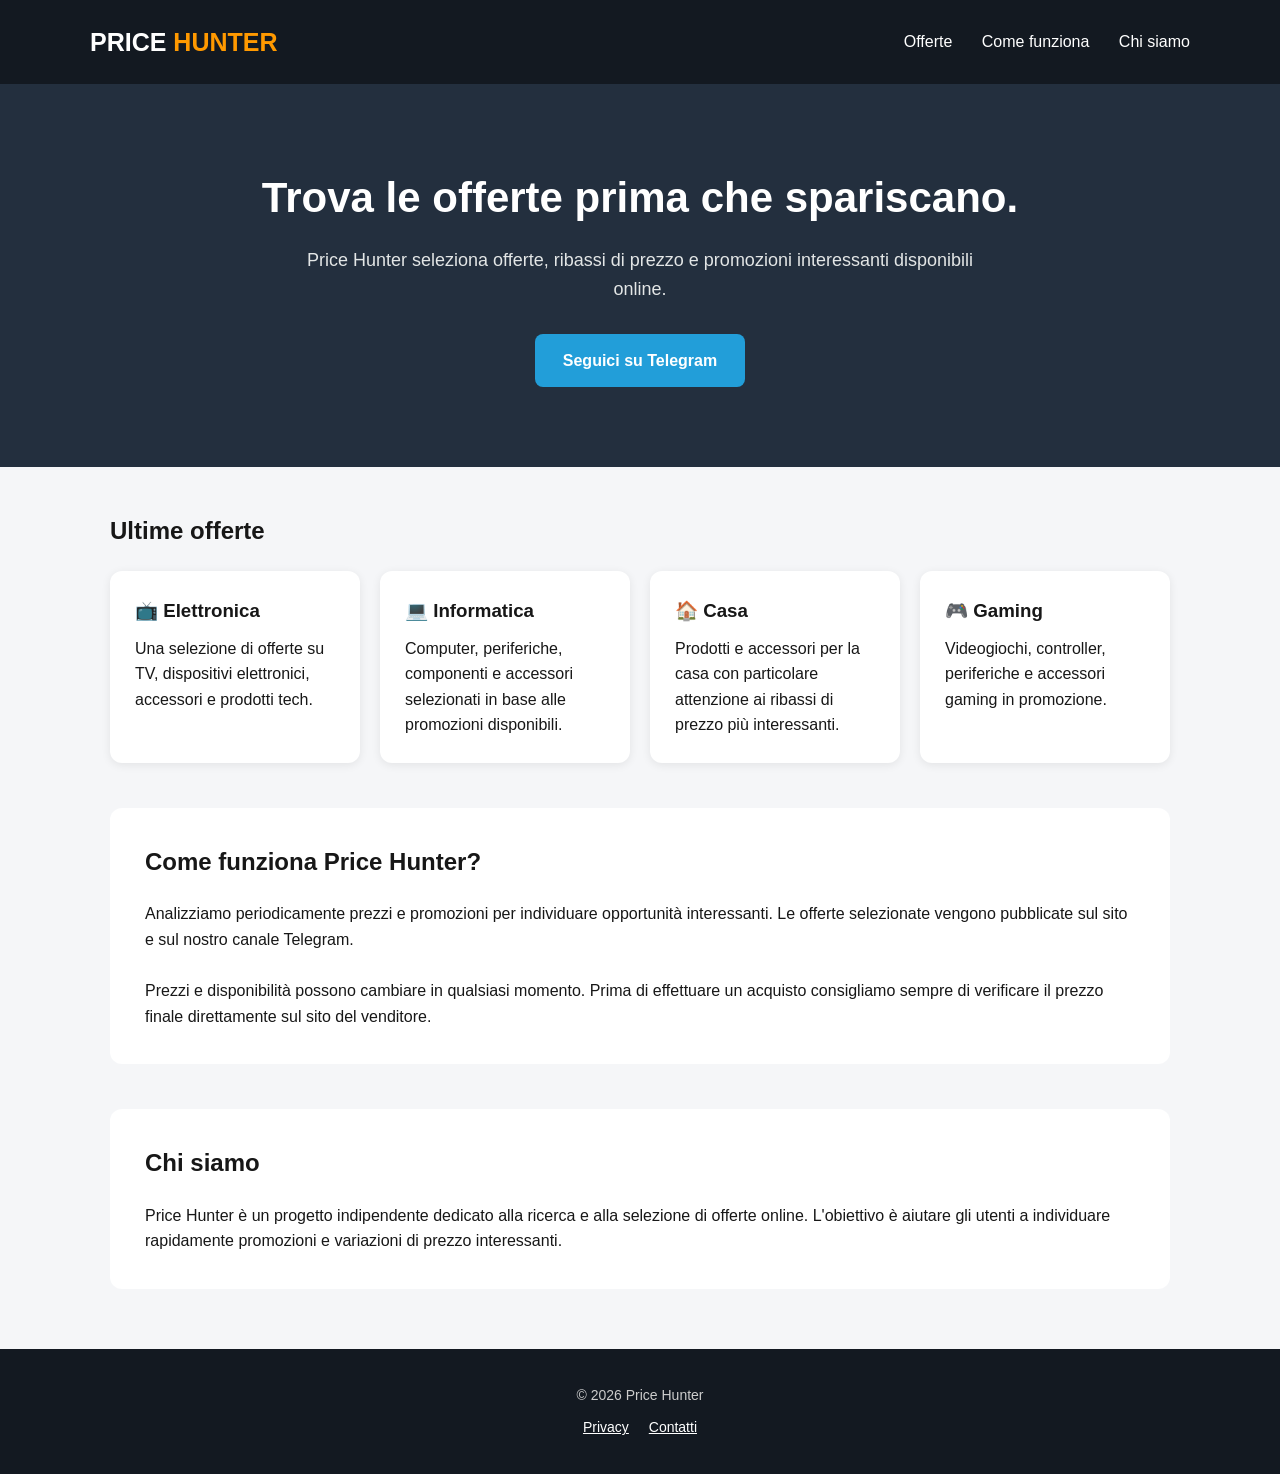
==== index.html @ a2545318 "Create index.html This HTML file sets up a basic webpage structure for Price Hunter, including style" ====
<!DOCTYPE html>
<html lang="it">
<head>
  <meta charset="UTF-8">
  <meta name="viewport" content="width=device-width, initial-scale=1.0">

  <title>Price Hunter - Offerte e sconti online</title>

  <style>
    * {
      box-sizing: border-box;
      margin: 0;
      padding: 0;
    }

    body {
      font-family: Arial, Helvetica, sans-serif;
      background: #f5f6f8;
      color: #171717;
      line-height: 1.6;
    }

    header {
      background: #131921;
      color: white;
      padding: 22px;
    }

    .header-content {
      max-width: 1100px;
      margin: auto;
      display: flex;
      justify-content: space-between;
      align-items: center;
    }

    .logo {
      font-size: 25px;
      font-weight: bold;
    }

    .logo span {
      color: #ff9900;
    }

    nav a {
      color: white;
      text-decoration: none;
      margin-left: 25px;
    }

    .hero {
      background: #232f3e;
      color: white;
      text-align: center;
      padding: 80px 20px;
    }

    .hero h1 {
      font-size: 42px;
      margin-bottom: 15px;
    }

    .hero p {
      max-width: 700px;
      margin: auto;
      font-size: 18px;
      color: #e3e6e6;
    }

    .telegram-button {
      display: inline-block;
      margin-top: 30px;
      padding: 14px 28px;
      background: #229ED9;
      color: white;
      text-decoration: none;
      border-radius: 8px;
      font-weight: bold;
    }

    main {
      max-width: 1100px;
      margin: 45px auto;
      padding: 0 20px;
    }

    h2 {
      margin-bottom: 20px;
    }

    .cards {
      display: grid;
      grid-template-columns: repeat(auto-fit, minmax(240px, 1fr));
      gap: 20px;
    }

    .card {
      background: white;
      padding: 25px;
      border-radius: 12px;
      box-shadow: 0 2px 10px rgba(0,0,0,.08);
    }

    .card h3 {
      margin-bottom: 10px;
    }

    .about {
      background: white;
      padding: 35px;
      border-radius: 12px;
      margin-top: 45px;
    }

    footer {
      margin-top: 60px;
      background: #131921;
      color: #ccc;
      padding: 35px 20px;
      text-align: center;
      font-size: 14px;
    }

    footer a {
      color: white;
      margin: 0 8px;
    }

    @media (max-width: 650px) {
      .header-content {
        flex-direction: column;
        gap: 15px;
      }

      nav a {
        margin: 0 8px;
      }

      .hero h1 {
        font-size: 32px;
      }
    }
  </style>
</head>

<body>

<header>
  <div class="header-content">
    <div class="logo">PRICE <span>HUNTER</span></div>

    <nav>
      <a href="#offerte">Offerte</a>
      <a href="#come-funziona">Come funziona</a>
      <a href="#chi-siamo">Chi siamo</a>
    </nav>
  </div>
</header>

<section class="hero">
  <h1>Trova le offerte prima che spariscano.</h1>

  <p>
    Price Hunter seleziona offerte, ribassi di prezzo e promozioni
    interessanti disponibili online.
  </p>

  <a class="telegram-button" href="#">
    Seguici su Telegram
  </a>
</section>

<main>

  <section id="offerte">
    <h2>Ultime offerte</h2>

    <div class="cards">

      <div class="card">
        <h3>📺 Elettronica</h3>
        <p>
          Una selezione di offerte su TV, dispositivi elettronici,
          accessori e prodotti tech.
        </p>
      </div>

      <div class="card">
        <h3>💻 Informatica</h3>
        <p>
          Computer, periferiche, componenti e accessori selezionati
          in base alle promozioni disponibili.
        </p>
      </div>

      <div class="card">
        <h3>🏠 Casa</h3>
        <p>
          Prodotti e accessori per la casa con particolare attenzione
          ai ribassi di prezzo più interessanti.
        </p>
      </div>

      <div class="card">
        <h3>🎮 Gaming</h3>
        <p>
          Videogiochi, controller, periferiche e accessori gaming
          in promozione.
        </p>
      </div>

    </div>
  </section>

  <section class="about" id="come-funziona">
    <h2>Come funziona Price Hunter?</h2>

    <p>
      Analizziamo periodicamente prezzi e promozioni per individuare
      opportunità interessanti. Le offerte selezionate vengono
      pubblicate sul sito e sul nostro canale Telegram.
    </p>

    <br>

    <p>
      Prezzi e disponibilità possono cambiare in qualsiasi momento.
      Prima di effettuare un acquisto consigliamo sempre di verificare
      il prezzo finale direttamente sul sito del venditore.
    </p>
  </section>

  <section class="about" id="chi-siamo">
    <h2>Chi siamo</h2>

    <p>
      Price Hunter è un progetto indipendente dedicato alla ricerca
      e alla selezione di offerte online. L'obiettivo è aiutare gli
      utenti a individuare rapidamente promozioni e variazioni di
      prezzo interessanti.
    </p>
  </section>

</main>

<footer>
  <p>
    © 2026 Price Hunter
  </p>

  <p style="margin-top:10px;">
    <a href="#">Privacy</a>
    <a href="#">Contatti</a>
  </p>
</footer>

</body>
</html>
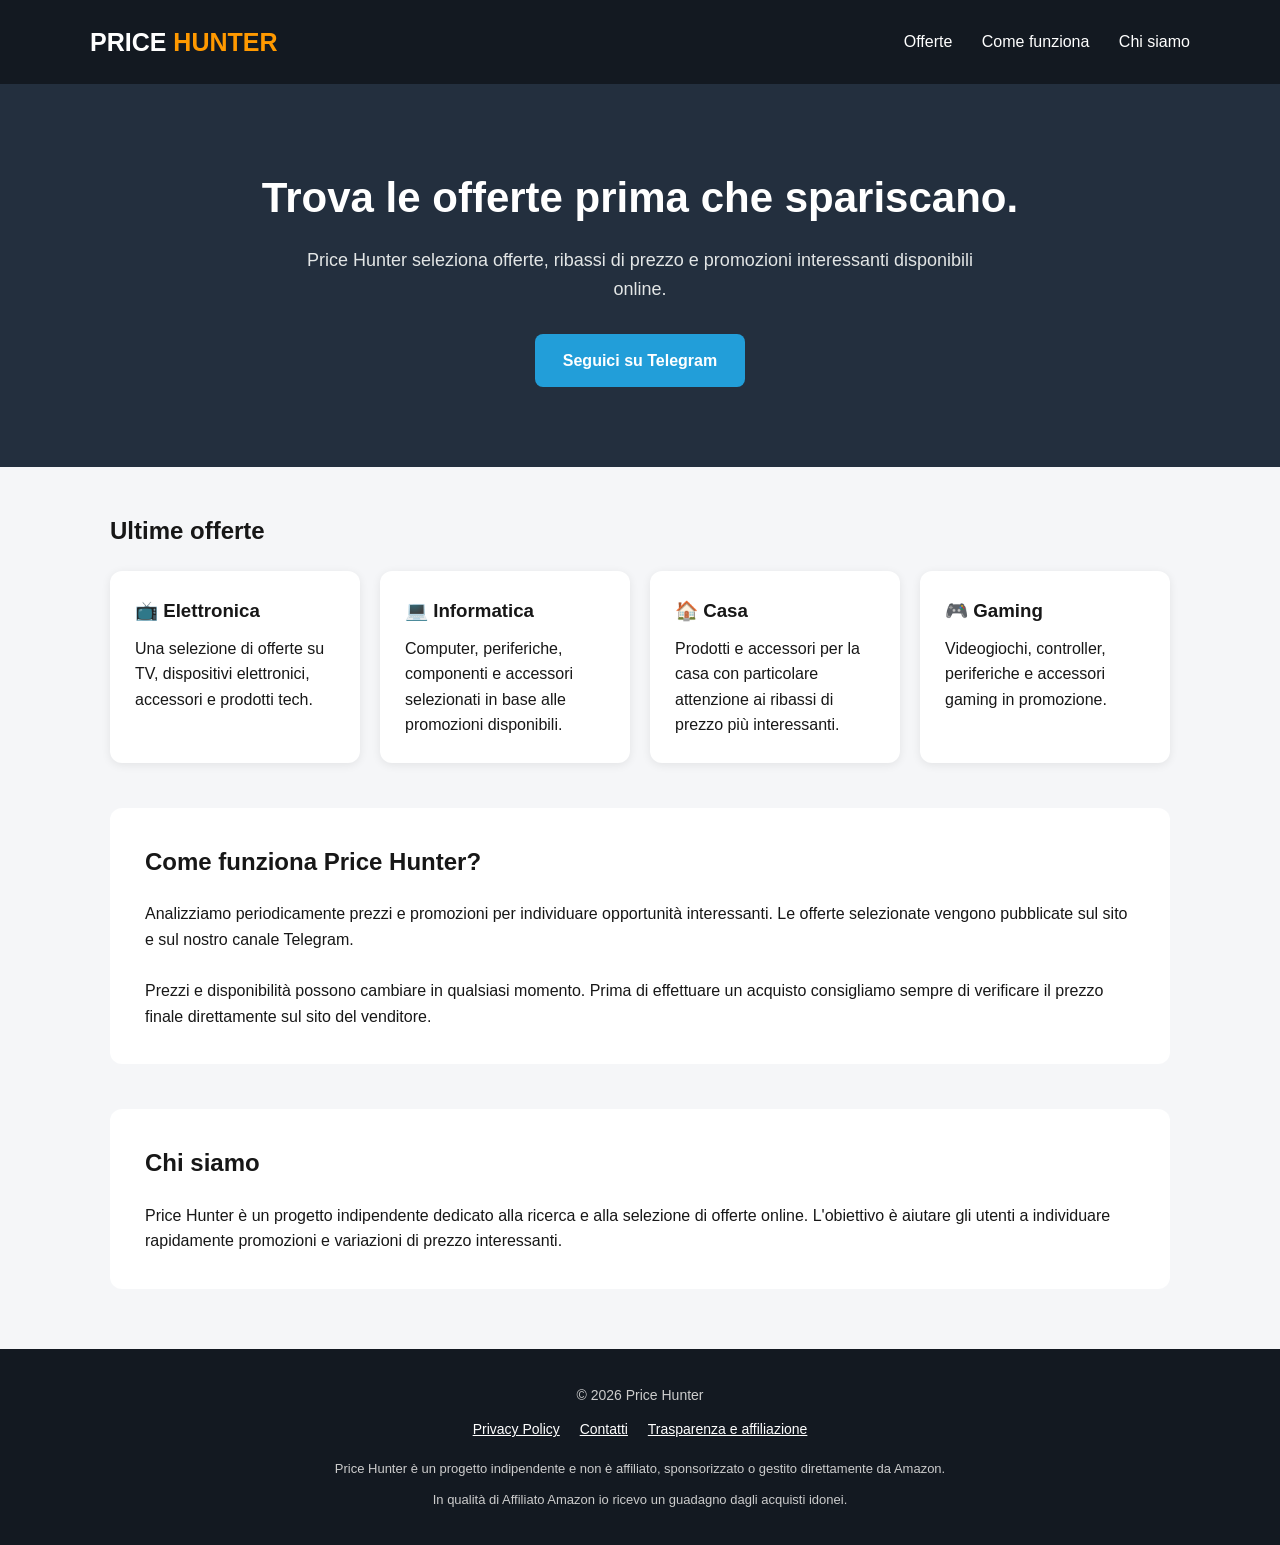
==== commit 1a98b211: "Revise footer content and add affiliate information Updated footer links and added affiliate disclai" ====
--- a/index.html
+++ b/index.html
@@ -166,7 +166,7 @@
     interessanti disponibili online.
   </p>
 
-  <a class="telegram-button" href="#">
+  <a class="telegram-button" href="https://t.me/amazonpricehunter">
     Seguici su Telegram
   </a>
 </section>
@@ -245,14 +245,26 @@
 </main>
 
 <footer>
+
   <p>
     © 2026 Price Hunter
   </p>
 
-  <p style="margin-top:10px;">
-    <a href="#">Privacy</a>
-    <a href="#">Contatti</a>
-  </p>
+  <p style="margin-top:12px;">
+    <a href="privacy.html">Privacy Policy</a>
+    <a href="contatti.html">Contatti</a>
+    <a href="affiliazione.html">Trasparenza e affiliazione</a>
+  </p>
+
+  <p style="margin-top:18px; font-size:13px; max-width:700px; margin-left:auto; margin-right:auto;">
+    Price Hunter è un progetto indipendente e non è affiliato, sponsorizzato
+    o gestito direttamente da Amazon.
+  </p>
+
+  <p style="margin-top:10px; font-size:13px;">
+    In qualità di Affiliato Amazon io ricevo un guadagno dagli acquisti idonei.
+  </p>
+
 </footer>
 
 </body>
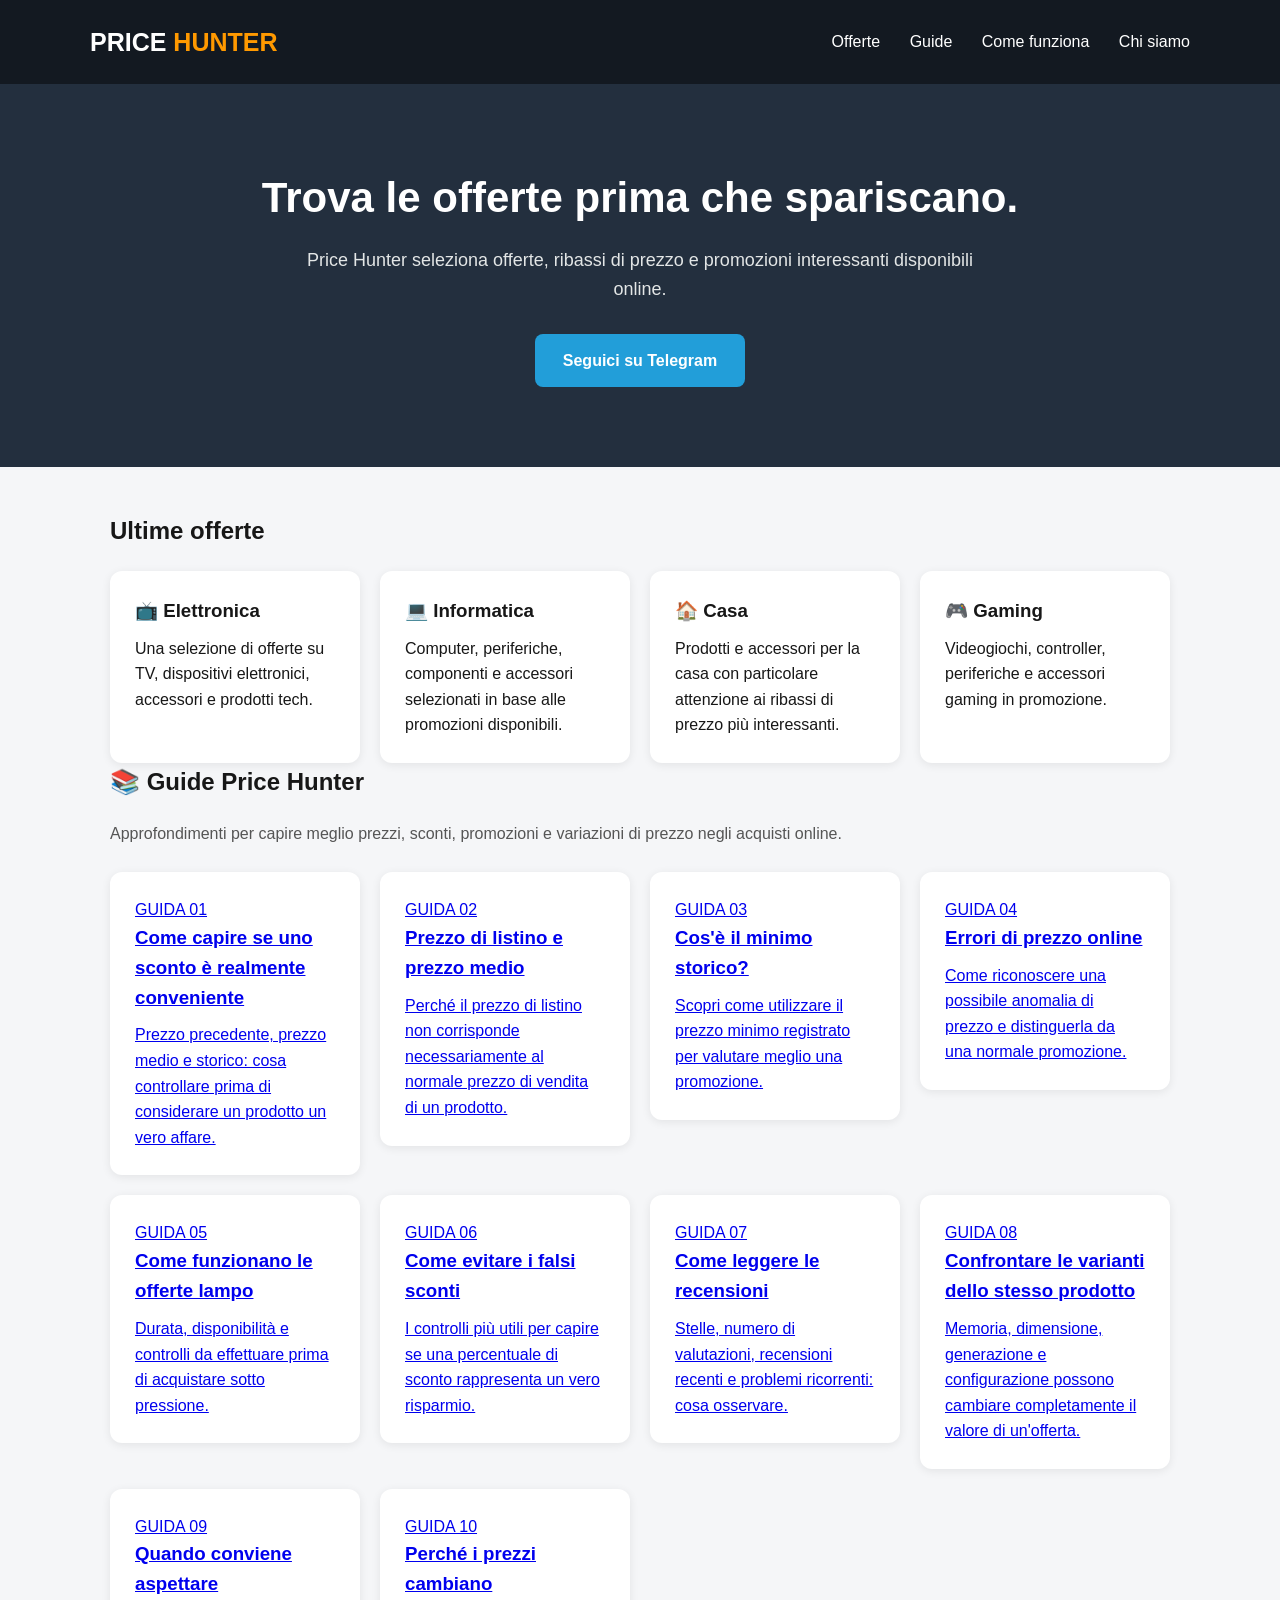
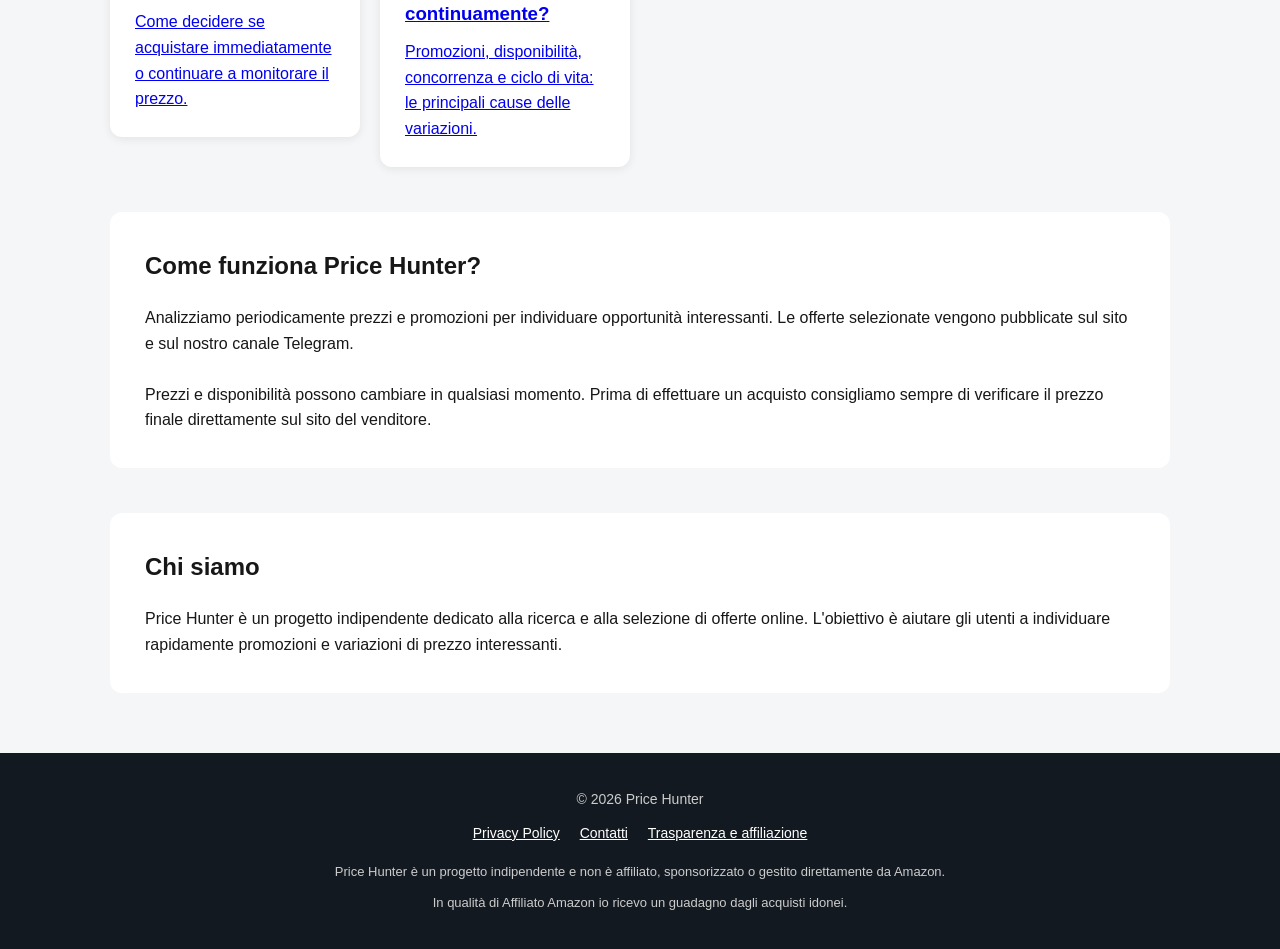
==== commit 7755792b: "Add guide section with pricing tips Added a new guide section with multiple guides on pricing strate" ====
--- a/index.html
+++ b/index.html
@@ -152,9 +152,10 @@
 
     <nav>
       <a href="#offerte">Offerte</a>
+      <a href="#guide">Guide</a>
       <a href="#come-funziona">Come funziona</a>
       <a href="#chi-siamo">Chi siamo</a>
-    </nav>
+    </nav>  
   </div>
 </header>
 
@@ -166,7 +167,10 @@
     interessanti disponibili online.
   </p>
 
-  <a class="telegram-button" href="https://t.me/amazonpricehunter">
+  <a class="telegram-button"
+     href="https://t.me/pricehunter_it"
+     target="_blank"
+     rel="noopener noreferrer">
     Seguici su Telegram
   </a>
 </section>
@@ -212,6 +216,131 @@
 
     </div>
   </section>
+
+  <section class="guide-section" id="guide">
+
+  <h2>📚 Guide Price Hunter</h2>
+
+  <p style="margin-bottom:25px; color:#555;">
+    Approfondimenti per capire meglio prezzi, sconti, promozioni
+    e variazioni di prezzo negli acquisti online.
+  </p>
+
+  <div class="cards">
+
+    <a class="guide-link" href="come-capire-se-sconto-reale.html">
+      <div class="card">
+        <div class="guide-number">GUIDA 01</div>
+        <h3>Come capire se uno sconto è realmente conveniente</h3>
+        <p>
+          Prezzo precedente, prezzo medio e storico: cosa controllare
+          prima di considerare un prodotto un vero affare.
+        </p>
+      </div>
+    </a>
+
+    <a class="guide-link" href="prezzo-listino-prezzo-medio.html">
+      <div class="card">
+        <div class="guide-number">GUIDA 02</div>
+        <h3>Prezzo di listino e prezzo medio</h3>
+        <p>
+          Perché il prezzo di listino non corrisponde necessariamente
+          al normale prezzo di vendita di un prodotto.
+        </p>
+      </div>
+    </a>
+
+    <a class="guide-link" href="minimo-storico.html">
+      <div class="card">
+        <div class="guide-number">GUIDA 03</div>
+        <h3>Cos'è il minimo storico?</h3>
+        <p>
+          Scopri come utilizzare il prezzo minimo registrato per
+          valutare meglio una promozione.
+        </p>
+      </div>
+    </a>
+
+    <a class="guide-link" href="errori-di-prezzo.html">
+      <div class="card">
+        <div class="guide-number">GUIDA 04</div>
+        <h3>Errori di prezzo online</h3>
+        <p>
+          Come riconoscere una possibile anomalia di prezzo e
+          distinguerla da una normale promozione.
+        </p>
+      </div>
+    </a>
+
+    <a class="guide-link" href="offerte-lampo.html">
+      <div class="card">
+        <div class="guide-number">GUIDA 05</div>
+        <h3>Come funzionano le offerte lampo</h3>
+        <p>
+          Durata, disponibilità e controlli da effettuare prima
+          di acquistare sotto pressione.
+        </p>
+      </div>
+    </a>
+
+    <a class="guide-link" href="evitare-falsi-sconti.html">
+      <div class="card">
+        <div class="guide-number">GUIDA 06</div>
+        <h3>Come evitare i falsi sconti</h3>
+        <p>
+          I controlli più utili per capire se una percentuale di
+          sconto rappresenta un vero risparmio.
+        </p>
+      </div>
+    </a>
+
+    <a class="guide-link" href="leggere-recensioni.html">
+      <div class="card">
+        <div class="guide-number">GUIDA 07</div>
+        <h3>Come leggere le recensioni</h3>
+        <p>
+          Stelle, numero di valutazioni, recensioni recenti e
+          problemi ricorrenti: cosa osservare.
+        </p>
+      </div>
+    </a>
+
+    <a class="guide-link" href="confrontare-varianti.html">
+      <div class="card">
+        <div class="guide-number">GUIDA 08</div>
+        <h3>Confrontare le varianti dello stesso prodotto</h3>
+        <p>
+          Memoria, dimensione, generazione e configurazione possono
+          cambiare completamente il valore di un'offerta.
+        </p>
+      </div>
+    </a>
+
+    <a class="guide-link" href="quando-conviene-aspettare.html">
+      <div class="card">
+        <div class="guide-number">GUIDA 09</div>
+        <h3>Quando conviene aspettare</h3>
+        <p>
+          Come decidere se acquistare immediatamente o continuare
+          a monitorare il prezzo.
+        </p>
+      </div>
+    </a>
+
+    <a class="guide-link" href="variazioni-di-prezzo.html">
+      <div class="card">
+        <div class="guide-number">GUIDA 10</div>
+        <h3>Perché i prezzi cambiano continuamente?</h3>
+        <p>
+          Promozioni, disponibilità, concorrenza e ciclo di vita:
+          le principali cause delle variazioni.
+        </p>
+      </div>
+    </a>
+
+  </div>
+
+</section>
 
   <section class="about" id="come-funziona">
     <h2>Come funziona Price Hunter?</h2>
